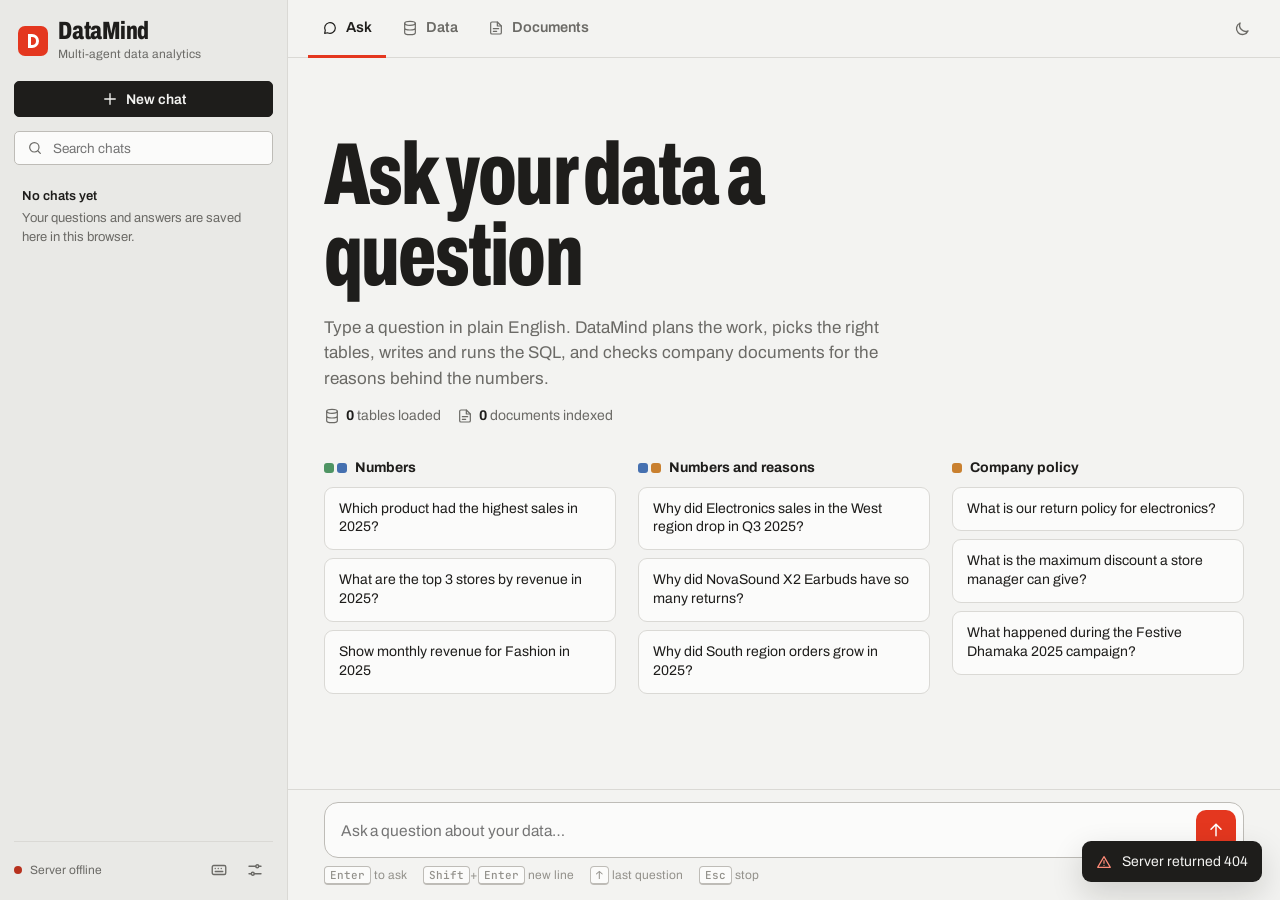
==== static/index.html @ ec141e9c "DataMind: Supervisor, Data, SQL, RAG agents with web UI" ====
<!DOCTYPE html>
<html lang="en">
<head>
<meta charset="utf-8">
<meta name="viewport" content="width=device-width, initial-scale=1, viewport-fit=cover">
<meta name="color-scheme" content="light dark">
<title>DataMind</title>
<link rel="icon" href="data:image/svg+xml,<svg xmlns='http://www.w3.org/2000/svg' viewBox='0 0 32 32'><rect width='32' height='32' rx='7' fill='%23E4371F'/><path d='M9 23V9h6a7 7 0 0 1 0 14z' fill='none' stroke='white' stroke-width='3'/></svg>">
<link rel="preconnect" href="https://fonts.googleapis.com">
<link rel="preconnect" href="https://fonts.gstatic.com" crossorigin>
<link href="https://fonts.googleapis.com/css2?family=Archivo:wdth,wght@62..125,300..800&family=JetBrains+Mono:wght@400;500&display=swap" rel="stylesheet">
<link rel="stylesheet" href="/static/css/app.css">
<script>
  // apply saved theme before paint to avoid a flash
  try { const t = JSON.parse(localStorage.getItem("datamind.settings.v1") || "{}").theme;
        if (t === "light" || t === "dark") document.documentElement.dataset.theme = t; } catch {}
</script>
</head>
<body>
<div class="app" id="app">

  <!-- ============ sidebar: chats ============ -->
  <aside class="sidebar" id="sidebar" aria-label="Conversations">
    <div class="brand">
      <span class="logo" aria-hidden="true"></span>
      <div><strong>DataMind</strong><small>Multi-agent data analytics</small></div>
      <button class="icon-btn only-mobile" id="close-sidebar" type="button" aria-label="Close menu"></button>
    </div>

    <button class="btn primary block" id="new-chat" type="button"></button>

    <label class="field small">
      <span data-icon="search"></span>
      <input type="search" id="chat-search" placeholder="Search chats" aria-label="Search chats">
    </label>

    <nav class="chat-list" id="chat-list" aria-label="Chat history"></nav>

    <div class="sidebar-foot">
      <div class="status" id="status" role="status"><span class="dot"></span><span>Connecting…</span></div>
      <div class="foot-actions">
        <button class="icon-btn" id="open-shortcuts" type="button" aria-label="Keyboard shortcuts" title="Keyboard shortcuts (?)"></button>
        <button class="icon-btn" id="open-settings" type="button" aria-label="Settings" title="Settings"></button>
      </div>
    </div>
  </aside>
  <div class="scrim" id="scrim" hidden></div>

  <!-- ============ main ============ -->
  <div class="main">
    <header class="topbar">
      <button class="icon-btn only-mobile" id="open-sidebar" type="button" aria-label="Open menu"></button>
      <nav class="views" aria-label="Sections">
        <a href="#/chat" data-view="ask"><span data-icon="chat"></span>Ask</a>
        <a href="#/data" data-view="data"><span data-icon="database"></span>Data</a>
        <a href="#/docs" data-view="docs"><span data-icon="file"></span>Documents</a>
      </nav>
      <button class="icon-btn" id="theme-toggle" type="button" aria-label="Switch theme" title="Switch theme"></button>
    </header>

    <!-- Ask -->
    <section class="view" id="view-ask" aria-label="Ask">
      <div class="thread" id="thread"></div>
      <div class="composer">
        <form id="composer" autocomplete="off">
          <textarea id="question" rows="1" placeholder="Ask a question about your data…" aria-label="Your question"></textarea>
          <button class="send" id="send" type="submit" aria-label="Ask"></button>
        </form>
        <p class="composer-hint"><span><kbd>Enter</kbd> to ask</span><span><kbd>Shift</kbd>+<kbd>Enter</kbd> new line</span><span><kbd>↑</kbd> last question</span><span><kbd>Esc</kbd> stop</span></p>
      </div>
    </section>

    <!-- Data -->
    <section class="view" id="view-data" aria-label="Data" hidden>
      <div class="split">
        <div class="pane list-pane">
          <div class="pane-head"><h2>Tables</h2><span class="count" id="table-count"></span></div>
          <label class="field small"><span data-icon="search"></span>
            <input type="search" id="table-filter" placeholder="Filter tables" aria-label="Filter tables"></label>
          <ul class="cards" id="table-cards"></ul>
          <div class="drop" data-kind="dataset" tabindex="0" role="button" aria-label="Upload a dataset">
            <span data-icon="upload"></span>
            <strong>Add a dataset</strong>
            <small>Drop a CSV, JSON, Parquet or Excel file, or click to browse</small>
            <input type="file" accept=".csv,.json,.parquet,.xlsx,.xls" hidden>
          </div>
        </div>
        <div class="pane detail-pane" id="table-detail"></div>
      </div>
    </section>

    <!-- Documents -->
    <section class="view" id="view-docs" aria-label="Documents" hidden>
      <div class="split docs">
        <div class="pane detail-pane">
          <div class="pane-head"><h2>Search documents</h2></div>
          <p class="muted">Search company documents by meaning, the same way the RAG agent does.</p>
          <form id="doc-search" class="search-row">
            <label class="field"><span data-icon="search"></span>
              <input type="search" id="doc-query" placeholder="e.g. warehouse flood, return policy, festive campaign" aria-label="Search documents"></label>
            <button class="btn" type="submit">Search</button>
          </form>
          <div id="doc-results"></div>
        </div>
        <div class="pane list-pane">
          <div class="pane-head"><h2>Documents</h2><span class="count" id="doc-count"></span></div>
          <ul class="cards" id="doc-cards"></ul>
          <div class="drop" data-kind="document" tabindex="0" role="button" aria-label="Upload a document">
            <span data-icon="upload"></span>
            <strong>Add a document</strong>
            <small>Drop a PDF, TXT or Markdown file, or click to browse</small>
            <input type="file" accept=".pdf,.txt,.md" hidden>
          </div>
        </div>
      </div>
    </section>
  </div>
</div>

<!-- ============ dialogs ============ -->
<dialog id="settings" aria-labelledby="settings-title">
  <form method="dialog">
    <header><h2 id="settings-title">Settings</h2><button class="icon-btn" value="close" aria-label="Close"></button></header>
    <fieldset>
      <legend>Theme</legend>
      <div class="segmented" id="theme-choice">
        <label><input type="radio" name="theme" value="system"><span>System</span></label>
        <label><input type="radio" name="theme" value="light"><span>Light</span></label>
        <label><input type="radio" name="theme" value="dark"><span>Dark</span></label>
      </div>
    </fieldset>
    <label class="switch"><input type="checkbox" id="set-debug">
      <span><strong>Show agent details</strong><small>Include SQL attempts, retrieved passages and chosen tables with each answer.</small></span></label>
    <label class="switch"><input type="checkbox" id="set-chart">
      <span><strong>Chart results automatically</strong><small>Show a chart under the answer when the result can be plotted.</small></span></label>
    <div class="danger-zone">
      <div><strong>Clear all chats</strong><small>Removes every saved conversation from this browser.</small></div>
      <button class="btn danger" type="button" id="clear-chats">Clear chats</button>
    </div>
  </form>
</dialog>

<dialog id="shortcuts" aria-labelledby="shortcuts-title">
  <form method="dialog">
    <header><h2 id="shortcuts-title">Keyboard shortcuts</h2><button class="icon-btn" value="close" aria-label="Close"></button></header>
    <dl class="keys">
      <dt><kbd>/</kbd></dt><dd>Jump to the question box</dd>
      <dt><kbd>Ctrl</kbd>+<kbd>K</kbd></dt><dd>Start a new chat</dd>
      <dt><kbd>Enter</kbd></dt><dd>Ask the question</dd>
      <dt><kbd>Shift</kbd>+<kbd>Enter</kbd></dt><dd>New line in the question</dd>
      <dt><kbd>↑</kbd></dt><dd>Recall your last question (when the box is empty)</dd>
      <dt><kbd>Esc</kbd></dt><dd>Stop the agents, or close a dialog</dd>
      <dt><kbd>?</kbd></dt><dd>Show this list</dd>
    </dl>
  </form>
</dialog>

<dialog id="confirm" class="small">
  <form method="dialog">
    <h2></h2>
    <p></p>
    <div class="dialog-actions">
      <button class="btn" value="cancel">Cancel</button>
      <button class="btn danger" value="ok">Delete</button>
    </div>
  </form>
</dialog>

<div class="toasts" id="toasts" aria-live="polite"></div>

<script type="module" src="/static/js/app.js"></script>
</body>
</html>
---- static/css/app.css ----
/* ==========================================================================
   DataMind UI
   Palette and condensed type follow the project deck; agent colours follow
   the architecture slide (purple Supervisor, green Data, blue SQL, orange RAG).
   ========================================================================== */

:root {
  --bg: #F3F3F1;
  --surface: #FBFBFA;
  --sunken: #E9E9E6;
  --ink: #1E1D1B;
  --muted: #6B6A66;
  --faint: #93918B;
  --rule: #DAD9D5;
  --rule-strong: #BEBCB7;
  --signal: #E4371F;
  --signal-hover: #C92D17;
  --on-signal: #FFFFFF;
  --ok: #3E8A55;
  --ok-bg: #E3F0E6;
  --err: #B8321E;
  --err-bg: #FBE5E1;
  --hover: rgba(30, 29, 27, .05);

  --a-sup: #8A63B8;
  --a-data: #4E9463;
  --a-sql: #4570B0;
  --a-rag: #C9802F;
  --a-resp: #E4371F;

  --sans: "Archivo", "Arial Narrow", "Helvetica Neue", Arial, sans-serif;
  --mono: "JetBrains Mono", Consolas, "Courier New", monospace;
  --r-sm: 5px;
  --r-md: 9px;
  --r-lg: 14px;
  --shadow: 0 12px 32px rgba(20, 18, 15, .16);
  --sidebar: 288px;
}

:root[data-theme="dark"] {
  --bg: #171615; --surface: #21201E; --sunken: #1C1B19; --ink: #ECEBE7; --muted: #A4A29C;
  --faint: #7D7B75; --rule: #34322F; --rule-strong: #4A4843; --signal: #F0513A; --signal-hover: #FF6A54;
  --ok: #6FC08A; --ok-bg: #1F3327; --err: #FF8B78; --err-bg: #3B221D; --hover: rgba(255,255,255,.05);
  --a-sup: #A884D6; --a-data: #6DB684; --a-sql: #6F97D6; --a-rag: #E0A057;
  --shadow: 0 12px 32px rgba(0,0,0,.5);
}
@media (prefers-color-scheme: dark) {
  :root:not([data-theme="light"]) {
    --bg: #171615; --surface: #21201E; --sunken: #1C1B19; --ink: #ECEBE7; --muted: #A4A29C;
    --faint: #7D7B75; --rule: #34322F; --rule-strong: #4A4843; --signal: #F0513A; --signal-hover: #FF6A54;
    --ok: #6FC08A; --ok-bg: #1F3327; --err: #FF8B78; --err-bg: #3B221D; --hover: rgba(255,255,255,.05);
    --a-sup: #A884D6; --a-data: #6DB684; --a-sql: #6F97D6; --a-rag: #E0A057;
    --shadow: 0 12px 32px rgba(0,0,0,.5);
  }
}

/* ------------------------------------------------------------------ base */
*, *::before, *::after { box-sizing: border-box; }
html, body { height: 100%; margin: 0; }
body {
  background: var(--bg); color: var(--ink);
  font: 15px/1.5 var(--sans);
  -webkit-font-smoothing: antialiased;
}
button, input, textarea, select { font: inherit; color: inherit; }
button { cursor: pointer; }
a { color: inherit; }
h1, h2, h3 { margin: 0; line-height: 1.15; }
p { margin: 0; }
kbd {
  font: 500 11px var(--mono); padding: 1px 5px; border: 1px solid var(--rule-strong);
  border-bottom-width: 2px; border-radius: 4px; background: var(--surface);
}
:focus-visible { outline: 2px solid var(--signal); outline-offset: 2px; }
.muted { color: var(--muted); }
.ic { flex: none; display: block; }
[hidden] { display: none !important; }

/* ------------------------------------------------------------ app shell */
.app { display: grid; grid-template-columns: var(--sidebar) 1fr; height: 100vh; height: 100dvh; }
.main { display: flex; flex-direction: column; min-width: 0; min-height: 0; }
.view { flex: 1; min-height: 0; display: flex; flex-direction: column; }

/* ------------------------------------------------------------ controls */
.btn {
  display: inline-flex; align-items: center; justify-content: center; gap: 7px;
  height: 36px; padding: 0 14px; border-radius: var(--r-sm);
  border: 1px solid var(--rule-strong); background: var(--surface);
  font-size: 14px; font-weight: 600; white-space: nowrap;
}
.btn:hover { border-color: var(--ink); }
.btn.primary { background: var(--ink); color: var(--bg); border-color: var(--ink); }
.btn.primary:hover { background: var(--signal); border-color: var(--signal); color: var(--on-signal); }
.btn.danger { color: var(--err); border-color: color-mix(in srgb, var(--err) 45%, transparent); }
.btn.danger:hover { background: var(--err); color: #fff; border-color: var(--err); }
.btn.ghost { border-color: transparent; background: none; color: var(--muted); padding: 0 10px; }
.btn.ghost:hover { color: var(--ink); background: var(--hover); }
.btn.sm { height: 30px; font-size: 13px; padding: 0 10px; }
.btn.block { width: 100%; }
.btn:disabled { opacity: .5; cursor: not-allowed; }

.icon-btn {
  display: inline-grid; place-items: center; width: 36px; height: 36px; flex: none;
  border: none; background: none; border-radius: var(--r-sm); color: var(--muted);
}
.icon-btn:hover { background: var(--hover); color: var(--ink); }

.field {
  display: flex; align-items: center; gap: 8px; height: 40px; padding: 0 12px;
  background: var(--surface); border: 1px solid var(--rule-strong); border-radius: var(--r-sm);
  color: var(--muted); flex: 1;
}
.field:focus-within { border-color: var(--ink); }
.field input { border: none; background: none; outline: none; flex: 1; min-width: 0; color: var(--ink); height: 100%; }
.field.small { height: 34px; font-size: 13.5px; flex: none; }

/* --------------------------------------------------------------- sidebar */
.sidebar {
  background: var(--sunken); border-right: 1px solid var(--rule);
  display: flex; flex-direction: column; gap: 14px; padding: 18px 14px 12px; min-height: 0;
}
.brand { display: flex; align-items: center; gap: 10px; padding: 0 4px 4px; }
.brand .logo {
  width: 30px; height: 30px; border-radius: 7px; background: var(--signal); flex: none;
  -webkit-mask: none; position: relative;
}
.brand .logo::after {
  content: ""; position: absolute; inset: 8px 9px 8px 10px; border: 3px solid #fff;
  border-left-width: 3px; border-radius: 0 8px 8px 0;
}
.brand strong { display: block; font-stretch: 72%; font-weight: 800; font-size: 25px; line-height: 1; letter-spacing: -.01em; }
.brand small { display: block; color: var(--muted); font-size: 12px; margin-top: 2px; }
.brand .icon-btn { margin-left: auto; }

.chat-list { flex: 1; overflow-y: auto; margin: 0 -6px; padding: 0 6px; }
.chat-group { font-size: 12px; font-weight: 700; color: var(--faint); margin: 14px 8px 4px; }
.chat-group:first-child { margin-top: 2px; }
.chat-item { position: relative; display: flex; align-items: center; border-radius: var(--r-sm); }
.chat-item > a {
  flex: 1; min-width: 0; padding: 8px 10px; text-decoration: none; font-size: 14px;
  white-space: nowrap; overflow: hidden; text-overflow: ellipsis; border-radius: var(--r-sm);
}
.chat-item:hover { background: var(--hover); }
.chat-item.active { background: var(--surface); box-shadow: inset 3px 0 0 var(--signal); }
.chat-item .row-actions { display: none; padding-right: 4px; }
.chat-item:hover .row-actions, .chat-item.active .row-actions, .chat-item:focus-within .row-actions { display: flex; }
.chat-item .row-actions button { width: 28px; height: 28px; }
.chat-item input {
  flex: 1; margin: 3px 4px; height: 32px; padding: 0 8px; border: 1px solid var(--ink);
  border-radius: var(--r-sm); background: var(--surface); outline: none; min-width: 0;
}
.chat-empty { color: var(--muted); font-size: 13px; padding: 8px; }
.chat-empty strong { display: block; color: var(--ink); font-weight: 600; margin-bottom: 2px; }

.sidebar-foot { display: flex; align-items: center; justify-content: space-between; gap: 8px;
  border-top: 1px solid var(--rule); padding-top: 10px; }
.status { display: flex; align-items: center; gap: 8px; font-size: 12px; color: var(--muted); min-width: 0; }
.status span:last-child { overflow: hidden; text-overflow: ellipsis; white-space: nowrap; }
.dot { width: 8px; height: 8px; border-radius: 50%; background: var(--faint); flex: none; }
.dot.on { background: var(--ok); box-shadow: 0 0 0 3px color-mix(in srgb, var(--ok) 22%, transparent); }
.dot.off { background: var(--err); }
.foot-actions { display: flex; }

/* ---------------------------------------------------------------- topbar */
.topbar {
  display: flex; align-items: center; gap: 8px; height: 58px; padding: 0 20px;
  border-bottom: 1px solid var(--rule); flex: none;
}
.views { display: flex; gap: 2px; margin-right: auto; height: 100%; }
.views a {
  display: flex; align-items: center; gap: 8px; padding: 0 14px; text-decoration: none;
  font-weight: 600; font-size: 14.5px; color: var(--muted); border-bottom: 3px solid transparent;
  margin-bottom: -1px;
}
.views a:hover { color: var(--ink); }
.views a[aria-current="page"] { color: var(--ink); border-bottom-color: var(--signal); }

/* ------------------------------------------------------------------ thread */
.thread { flex: 1; overflow-y: auto; padding: 32px 28px 40px; scroll-behavior: smooth; }
.thread > * { max-width: 920px; margin-left: auto; margin-right: auto; }

.chat-head { display: flex; align-items: center; gap: 8px; padding-bottom: 14px; margin-bottom: 8px;
  border-bottom: 1px solid var(--rule); }
.chat-head h1 { font-size: 15px; font-weight: 600; color: var(--muted); flex: 1; min-width: 0;
  white-space: nowrap; overflow: hidden; text-overflow: ellipsis; }

/* welcome */
.welcome { padding-top: clamp(8px, 5vh, 56px); }
.welcome h1 {
  font-stretch: 66%; font-weight: 800; font-size: clamp(46px, 7vw, 88px); line-height: .92;
  letter-spacing: -.02em; max-width: 13ch;
}
.welcome .lede { color: var(--muted); font-size: 17px; max-width: 56ch; margin: 18px 0 14px; }
.ready { display: flex; flex-wrap: wrap; gap: 8px 16px; font-size: 14px; margin-bottom: 34px; }
.ready a { display: inline-flex; align-items: center; gap: 6px; text-decoration: none; color: var(--muted); }
.ready a:hover { color: var(--ink); }
.ready a b { color: var(--ink); font-weight: 700; }
.examples { display: grid; grid-template-columns: repeat(3, minmax(0, 1fr)); gap: 22px; }
.examples h2 { font-size: 14px; font-weight: 700; display: flex; align-items: center; gap: 8px; margin-bottom: 10px; }
.swatches { display: inline-flex; gap: 3px; }
.swatches i { width: 10px; height: 10px; border-radius: 3px; background: var(--c); }
.examples button {
  display: block; width: 100%; text-align: left; background: var(--surface);
  border: 1px solid var(--rule); border-radius: var(--r-md); padding: 12px 14px;
  margin-bottom: 8px; font-size: 14px; line-height: 1.35;
}
.examples button:hover { border-color: var(--ink); }

/* message */
.msg { padding: 26px 0 30px; border-bottom: 1px solid var(--rule); }
.msg:last-child { border-bottom: none; }
.msg-q { display: flex; align-items: baseline; gap: 14px; margin-bottom: 14px; }
.msg-q h2 { font-stretch: 85%; font-weight: 700; font-size: 23px; line-height: 1.22; flex: 1; letter-spacing: -.005em; }
.msg-q time { color: var(--faint); font-size: 12.5px; white-space: nowrap; }

/* agent pipeline */
.pipe { list-style: none; margin: 0 0 18px; padding: 0; display: grid; grid-template-columns: repeat(5, minmax(0, 1fr)); gap: 3px; }
.node { padding: 9px 11px 9px; border-top: 4px solid var(--rule); color: var(--faint); min-width: 0;
  transition: background-color .3s, border-color .3s, color .3s; }
.node-name { display: block; font-stretch: 78%; font-weight: 700; font-size: 15.5px; overflow: hidden; text-overflow: ellipsis; white-space: nowrap; }
.node-detail { display: block; font-size: 12px; line-height: 1.3; overflow: hidden; text-overflow: ellipsis; white-space: nowrap; }
.node.done { color: var(--ink); border-top-color: var(--c); background: color-mix(in srgb, var(--c) 10%, transparent); }
.node.done .node-detail { color: var(--muted); }
.node.active { color: var(--ink); border-top-color: var(--c); animation: breathe 1.3s ease-in-out infinite; }
.node.failed { color: var(--ink); border-top-color: var(--err); background: var(--err-bg); }
.node.skipped .node-name { text-decoration: line-through; text-decoration-color: var(--rule-strong); }
@keyframes breathe { 0%, 100% { background: color-mix(in srgb, var(--c) 4%, transparent); }
                     50% { background: color-mix(in srgb, var(--c) 20%, transparent); } }

.working { display: flex; align-items: center; gap: 12px; color: var(--muted); font-size: 14px; }
.working .elapsed { font-variant-numeric: tabular-nums; color: var(--ink); font-weight: 600; }

/* answer tabs */
.tabs { display: flex; gap: 2px; border-bottom: 1px solid var(--rule); overflow-x: auto; scrollbar-width: none; margin-bottom: 18px; }
.tabs::-webkit-scrollbar { display: none; }
.tabs button {
  display: inline-flex; align-items: center; gap: 7px; background: none; border: none;
  padding: 9px 12px; font-size: 14px; font-weight: 600; color: var(--muted);
  border-bottom: 2px solid transparent; margin-bottom: -1px; white-space: nowrap;
}
.tabs button:hover { color: var(--ink); }
.tabs button[aria-selected="true"] { color: var(--ink); border-bottom-color: var(--ink); }
.tabs .badge { font-size: 11.5px; font-weight: 600; background: var(--sunken); border-radius: 999px; padding: 0 7px; color: var(--muted); }

.answer-text { font-size: 17px; line-height: 1.62; max-width: 70ch; white-space: pre-wrap; }
.cite-row { display: flex; flex-wrap: wrap; align-items: center; gap: 6px; margin-top: 14px; font-size: 13px; color: var(--muted); }
.chip {
  display: inline-flex; align-items: center; gap: 6px; padding: 3px 10px; border-radius: 999px;
  border: 1px solid var(--rule-strong); background: var(--surface); font-size: 12.5px; color: var(--ink);
}
button.chip:hover { border-color: var(--ink); }
.chip.rag { border-color: color-mix(in srgb, var(--a-rag) 55%, transparent); }

.panel-title { display: flex; align-items: center; justify-content: space-between; gap: 12px; flex-wrap: wrap; margin: 24px 0 10px; }
.panel-title h3 { font-size: 14px; font-weight: 700; }
.panel-title h3 small { font-weight: 400; color: var(--muted); margin-left: 6px; }

.segmented { display: inline-flex; border: 1px solid var(--rule-strong); border-radius: var(--r-sm); padding: 2px; background: var(--surface); }
.segmented button, .segmented label span {
  display: block; border: none; background: none; border-radius: 3px; padding: 4px 12px;
  font-size: 13px; font-weight: 600; color: var(--muted); cursor: pointer;
}
.segmented label { position: relative; }
.segmented input { position: absolute; opacity: 0; inset: 0; cursor: pointer; }
.segmented button[aria-pressed="true"], .segmented input:checked + span { background: var(--ink); color: var(--bg); }
.segmented input:focus-visible + span { outline: 2px solid var(--signal); }

.actions { display: flex; flex-wrap: wrap; align-items: center; gap: 4px; margin-top: 22px; }
.actions .meta { margin-left: auto; color: var(--faint); font-size: 12.5px; }

.alert { display: flex; gap: 12px; padding: 14px 16px; border-radius: var(--r-md); background: var(--err-bg); color: var(--ink); }
.alert .ic { color: var(--err); margin-top: 2px; }
.alert strong { display: block; margin-bottom: 2px; }
.alert p { color: var(--muted); font-size: 14px; word-break: break-word; }
.note { font-size: 13px; color: var(--muted); margin-top: 10px; }

/* chart */
.chart { background: var(--surface); border: 1px solid var(--rule); border-radius: var(--r-md); padding: 14px 14px 6px; }
.chart-box { position: relative; }
.chart svg { width: 100%; height: auto; display: block; overflow: visible; }
.chart .grid { stroke: var(--rule); stroke-width: 1; }
.chart .axis { stroke: var(--rule-strong); stroke-width: 1; }
.chart .tick { fill: var(--muted); font: 11px var(--sans); }
.chart .hit { fill: transparent; }
.chart .hit.on { fill: var(--hover); }
.chart .mark, .chart .dot { pointer-events: none; }
.chart .line { fill: none; stroke-width: 2.5; stroke-linejoin: round; stroke-linecap: round; pointer-events: none; }
.chart .dot { stroke: var(--surface); stroke-width: 2; }
.s0 { fill: var(--a-sql); stroke: var(--a-sql); background: var(--a-sql); }
.s1 { fill: var(--a-rag); stroke: var(--a-rag); background: var(--a-rag); }
.s2 { fill: var(--a-data); stroke: var(--a-data); background: var(--a-data); }
.s3 { fill: var(--a-sup); stroke: var(--a-sup); background: var(--a-sup); }
.chart path.line { fill: none; }
.legend { display: flex; flex-wrap: wrap; gap: 14px; font-size: 12.5px; margin-bottom: 8px; }
.legend span, .chart-tip span { display: inline-flex; align-items: center; gap: 6px; }
.legend i, .chart-tip i { width: 10px; height: 10px; border-radius: 2px; display: inline-block; }
.chart-tip {
  position: absolute; top: 4px; transform: translateX(-50%); pointer-events: none;
  background: var(--ink); color: var(--bg); padding: 7px 10px; border-radius: var(--r-sm);
  font-size: 12.5px; display: grid; gap: 2px; white-space: nowrap; box-shadow: var(--shadow); z-index: 2;
}

/* data table */
.dt-bar { display: flex; align-items: center; gap: 12px; margin-bottom: 8px; }
.dt-bar .field { max-width: 280px; }
.dt-count { font-size: 12.5px; color: var(--muted); }
.dt-scroll { overflow: auto; border: 1px solid var(--rule); border-radius: var(--r-md); background: var(--surface); width: fit-content; max-width: 100%; }
.dt table { border-collapse: collapse; font-size: 13.5px; font-variant-numeric: tabular-nums; min-width: 320px; }
.dt th, .dt td { padding: 8px 14px; border-bottom: 1px solid var(--rule); text-align: left; white-space: nowrap; }
.dt tbody tr:last-child td { border-bottom: none; }
.dt tbody tr:hover td { background: var(--hover); }
.dt th { position: sticky; top: 0; background: var(--sunken); z-index: 1; padding: 0; }
.dt th button {
  display: flex; align-items: center; gap: 6px; width: 100%; padding: 9px 14px; border: none; background: none;
  font-weight: 700; font-stretch: 88%; font-size: 13.5px; text-align: inherit;
}
.dt th.num button { justify-content: flex-end; }
.dt .num { text-align: right; }
.dt .sort::after { content: "↕"; color: var(--faint); font-size: 11px; }
.dt th[aria-sort="ascending"] .sort::after { content: "↑"; color: var(--ink); }
.dt th[aria-sort="descending"] .sort::after { content: "↓"; color: var(--ink); }
.dt-empty { color: var(--muted); text-align: center !important; padding: 20px !important; }

/* sql */
.code { position: relative; }
.code pre {
  margin: 0; padding: 16px 18px; background: var(--surface); border: 1px solid var(--rule);
  border-left: 3px solid var(--a-sql); border-radius: var(--r-md); overflow-x: auto;
  font: 13px/1.65 var(--mono); white-space: pre-wrap; word-break: break-word;
}
.code .copy { position: absolute; top: 8px; right: 8px; }
.t-kw { color: var(--a-sql); font-weight: 500; }
.t-fn { color: var(--a-sup); }
.t-str { color: var(--a-data); }
.t-num { color: var(--a-rag); }
.attempts { list-style: none; padding: 0; margin: 14px 0 0; display: grid; gap: 8px; }
.attempts li { font-size: 13px; padding: 8px 12px; border-radius: var(--r-sm); background: var(--err-bg); }
.attempts li.ok { background: var(--ok-bg); }
.attempts code { font-family: var(--mono); font-size: 12px; word-break: break-word; }

/* sources / passages */
.passages { display: grid; gap: 10px; }
.passage { padding: 12px 14px; background: var(--surface); border: 1px solid var(--rule); border-left: 3px solid var(--a-rag); border-radius: var(--r-md); }
.passage header { display: flex; justify-content: space-between; gap: 12px; font-size: 13px; margin-bottom: 6px; }
.passage header strong { font-weight: 600; word-break: break-word; }
.passage p { font-size: 14px; color: var(--muted); line-height: 1.55; }
.passage mark { background: color-mix(in srgb, var(--a-rag) 28%, transparent); color: var(--ink); border-radius: 2px; }
.score { display: inline-flex; align-items: center; gap: 6px; color: var(--muted); white-space: nowrap; font-variant-numeric: tabular-nums; }
.score i { width: 44px; height: 5px; border-radius: 3px; background: var(--rule); position: relative; overflow: hidden; }
.score i::after { content: ""; position: absolute; inset: 0 auto 0 0; width: var(--w); background: var(--a-rag); }

/* agents tab */
.steps { list-style: none; counter-reset: step; padding: 0; margin: 0; display: grid; gap: 2px; }
.steps li { counter-increment: step; display: grid; grid-template-columns: 26px 1fr; gap: 10px; padding: 9px 0; border-bottom: 1px solid var(--rule); font-size: 14px; }
.steps li::before { content: counter(step); width: 22px; height: 22px; border-radius: 50%; display: grid; place-items: center;
  font-size: 11.5px; font-weight: 700; color: #fff; background: var(--c, var(--faint)); }
.steps b { font-weight: 700; }
.kv { display: grid; grid-template-columns: 140px 1fr; gap: 6px 14px; font-size: 14px; margin: 0; }
.kv dt { color: var(--muted); }
.kv dd { margin: 0; }

/* -------------------------------------------------------------- composer */
.composer { flex: none; padding: 12px 28px 16px; border-top: 1px solid var(--rule); background: var(--bg); }
.composer form {
  max-width: 920px; margin: 0 auto; display: flex; align-items: flex-end; gap: 8px;
  background: var(--surface); border: 1px solid var(--rule-strong); border-radius: var(--r-lg); padding: 7px 7px 7px 16px;
}
.composer form:focus-within { border-color: var(--ink); }
.composer textarea {
  flex: 1; border: none; outline: none; resize: none; background: none; padding: 8px 0;
  min-height: 24px; max-height: 200px; line-height: 1.5; font-size: 15.5px;
}
.send {
  width: 40px; height: 40px; flex: none; border: none; border-radius: 10px;
  background: var(--signal); color: var(--on-signal); display: grid; place-items: center;
}
.send:hover { background: var(--signal-hover); }
.send.stop { background: var(--ink); color: var(--bg); }
.composer-hint { max-width: 920px; margin: 8px auto 0; display: flex; gap: 16px; flex-wrap: wrap; font-size: 12px; color: var(--faint); }

/* ---------------------------------------------------------- data & docs */
.split { flex: 1; min-height: 0; display: grid; grid-template-columns: 320px 1fr; }
.split.docs { grid-template-columns: 1fr 340px; }
.pane { overflow-y: auto; padding: 24px; min-height: 0; }
.list-pane { background: var(--sunken); display: flex; flex-direction: column; gap: 12px; }
.split .list-pane { border-right: 1px solid var(--rule); }
.split.docs .list-pane { border-right: none; border-left: 1px solid var(--rule); }
.detail-pane { padding: 28px 32px 40px; }
.detail-pane > * { max-width: 1000px; }
.pane-head { display: flex; align-items: baseline; gap: 10px; }
.pane-head h2 { font-stretch: 75%; font-weight: 800; font-size: 26px; letter-spacing: -.01em; }
.count { color: var(--muted); font-size: 13px; }
.pane-head + .muted { margin-top: 6px; }

.cards { list-style: none; margin: 0; padding: 0; display: grid; gap: 6px; }
.card {
  display: block; width: 100%; text-align: left; padding: 11px 13px; background: var(--surface);
  border: 1px solid var(--rule); border-radius: var(--r-md); text-decoration: none;
}
a.card:hover { border-color: var(--rule-strong); }
.card[aria-current="true"] { border-color: var(--ink); box-shadow: inset 3px 0 0 var(--a-data); }
.card-top { display: flex; align-items: center; gap: 8px; }
.card-top strong { font-size: 14.5px; font-weight: 600; flex: 1; min-width: 0; overflow: hidden; text-overflow: ellipsis; white-space: nowrap; }
.card small { display: block; color: var(--muted); font-size: 12.5px; margin-top: 2px; }
.tag { font-size: 11px; font-weight: 700; padding: 1px 7px; border-radius: 999px; background: var(--ok-bg); color: var(--ok); }
.doc-card { display: flex; align-items: center; gap: 10px; }
.doc-card > div { flex: 1; min-width: 0; }
.doc-card strong { display: block; font-size: 14px; font-weight: 600; word-break: break-word; }

.drop {
  border: 1.5px dashed var(--rule-strong); border-radius: var(--r-md); padding: 18px 14px;
  display: grid; justify-items: center; gap: 4px; text-align: center; cursor: pointer; color: var(--muted);
  background: var(--surface); margin-top: 4px;
}
.drop strong { color: var(--ink); font-size: 14px; }
.drop small { font-size: 12.5px; }
.drop:hover, .drop.over { border-color: var(--signal); color: var(--signal); }
.drop.busy { pointer-events: none; opacity: .7; }

.detail-head { display: flex; align-items: flex-start; gap: 16px; flex-wrap: wrap; margin-bottom: 20px; }
.detail-head > div:first-child { flex: 1; min-width: 220px; }
.detail-head h2 { font-stretch: 72%; font-weight: 800; font-size: clamp(30px, 4vw, 44px); letter-spacing: -.015em; word-break: break-word; }
.detail-head p { color: var(--muted); margin-top: 6px; font-size: 14px; }
.detail-head .btns { display: flex; gap: 8px; flex-wrap: wrap; }

.col-list { width: 100%; border-collapse: collapse; font-size: 14px; }
.col-list th { text-align: left; font-size: 12.5px; color: var(--muted); font-weight: 600; padding: 0 12px 8px 0; border-bottom: 1px solid var(--rule-strong); }
.col-list td { padding: 10px 12px 10px 0; border-bottom: 1px solid var(--rule); vertical-align: top; }
.col-list td:first-child { font-weight: 600; white-space: nowrap; }
.type { font: 12px var(--mono); color: var(--muted); white-space: nowrap; }
.vals { display: flex; flex-wrap: wrap; gap: 4px; }
.vals .chip { font-size: 12px; padding: 1px 8px; }

.empty-state { max-width: 460px; margin: 10vh auto 0; text-align: center; color: var(--muted); }
.empty-state .ic { margin: 0 auto 12px; color: var(--faint); }
.empty-state h3 { color: var(--ink); font-size: 18px; margin-bottom: 6px; }

.search-row { display: flex; gap: 8px; margin: 16px 0 24px; }
.search-row .btn { height: 40px; }
.results-head { font-size: 13px; color: var(--muted); margin-bottom: 10px; }

.skeleton { background: linear-gradient(90deg, var(--rule) 25%, var(--sunken) 50%, var(--rule) 75%);
  background-size: 200% 100%; animation: shimmer 1.2s linear infinite; border-radius: var(--r-sm); height: 14px; margin: 8px 0; }
@keyframes shimmer { to { background-position: -200% 0; } }

/* ---------------------------------------------------------------- dialogs */
dialog {
  border: 1px solid var(--rule); border-radius: var(--r-lg); padding: 0; background: var(--surface); color: var(--ink);
  width: min(520px, calc(100vw - 32px)); box-shadow: var(--shadow);
}
dialog::backdrop { background: rgba(10, 9, 8, .45); }
dialog form { padding: 20px 22px 22px; display: grid; gap: 18px; }
dialog header { display: flex; align-items: center; justify-content: space-between; }
dialog h2 { font-stretch: 78%; font-weight: 800; font-size: 24px; }
dialog.small { width: min(400px, calc(100vw - 32px)); }
dialog.small p { color: var(--muted); }
.dialog-actions { display: flex; justify-content: flex-end; gap: 8px; }
fieldset { border: none; padding: 0; margin: 0; display: grid; gap: 8px; }
legend { font-weight: 600; font-size: 14px; padding: 0; margin-bottom: 8px; }
.switch { display: flex; gap: 12px; align-items: flex-start; cursor: pointer; }
.switch input { appearance: none; width: 38px; height: 22px; border-radius: 999px; background: var(--rule-strong); position: relative; flex: none; margin: 2px 0 0; cursor: pointer; transition: background .2s; }
.switch input::after { content: ""; position: absolute; top: 3px; left: 3px; width: 16px; height: 16px; border-radius: 50%; background: #fff; transition: transform .2s; }
.switch input:checked { background: var(--ok); }
.switch input:checked::after { transform: translateX(16px); }
.switch strong { display: block; font-size: 14.5px; font-weight: 600; }
.switch small { color: var(--muted); font-size: 13px; }
.danger-zone { display: flex; justify-content: space-between; align-items: center; gap: 12px; padding-top: 16px; border-top: 1px solid var(--rule); }
.danger-zone strong { display: block; font-size: 14.5px; font-weight: 600; }
.danger-zone small { color: var(--muted); font-size: 13px; }
.keys { display: grid; grid-template-columns: auto 1fr; gap: 10px 18px; margin: 0; font-size: 14px; align-items: center; }
.keys dt { white-space: nowrap; }
.keys dd { margin: 0; color: var(--muted); }

/* ----------------------------------------------------------------- toasts */
.toasts { position: fixed; right: 18px; bottom: 18px; display: grid; gap: 8px; z-index: 50; }
.toast {
  display: flex; align-items: center; gap: 10px; padding: 10px 14px; border-radius: var(--r-md);
  background: var(--ink); color: var(--bg); font-size: 14px; box-shadow: var(--shadow);
  max-width: min(420px, calc(100vw - 36px)); animation: toast-in .2s ease-out;
}
.toast.err .ic { color: #FF8B78; }
.toast.ok .ic { color: #7FD199; }
.toast.out { opacity: 0; transform: translateY(6px); transition: .25s; }
@keyframes toast-in { from { opacity: 0; transform: translateY(8px); } }

.scrim { display: none; }
.only-mobile { display: none !important; }

/* ------------------------------------------------------------- responsive */
@media (max-width: 1100px) {
  .examples { grid-template-columns: 1fr 1fr; }
  .split, .split.docs { grid-template-columns: 1fr; overflow-y: auto; }
  .split .list-pane, .split.docs .list-pane { border: none; border-bottom: 1px solid var(--rule); overflow: visible; }
  .split.docs .detail-pane { order: 2; }
  .pane { overflow: visible; }
  .split .cards { grid-template-columns: repeat(auto-fill, minmax(220px, 1fr)); }
}
@media (max-width: 820px) {
  .app { grid-template-columns: 1fr; }
  .sidebar {
    position: fixed; inset: 0 auto 0 0; width: min(310px, 86vw); z-index: 40;
    transform: translateX(-102%); transition: transform .25s ease; box-shadow: var(--shadow);
    padding-top: max(18px, env(safe-area-inset-top));
  }
  .app.nav-open .sidebar { transform: none; }
  .app.nav-open .scrim { display: block; position: fixed; inset: 0; background: rgba(10, 9, 8, .4); z-index: 39; }
  .only-mobile { display: inline-grid !important; }
  .topbar { padding: 0 8px; height: 54px; padding-top: env(safe-area-inset-top); }
  .views a { padding: 0 10px; font-size: 14px; }
  .views a .ic { display: none; }
  .thread { padding: 20px 16px 28px; }
  .composer { padding: 10px 12px max(12px, env(safe-area-inset-bottom)); }
  .composer-hint { display: none; }
  .examples { grid-template-columns: 1fr; }
  .msg-q h2 { font-size: 20px; }
  .msg-q time { display: none; }
  .pipe { gap: 2px; }
  .node { padding: 7px 6px; }
  .node-name { font-size: 12.5px; }
  .chart { padding: 10px 8px 4px; }
  .node-detail { display: none; }
  .answer-text { font-size: 16px; }
  .pane, .detail-pane { padding: 18px 16px; }
  .kv { grid-template-columns: 1fr; gap: 2px; }
  .kv dd { margin-bottom: 8px; }
  .actions .meta { width: 100%; margin: 6px 0 0; }
}
@media (prefers-reduced-motion: reduce) {
  *, *::before, *::after { animation: none !important; transition: none !important; scroll-behavior: auto !important; }
}
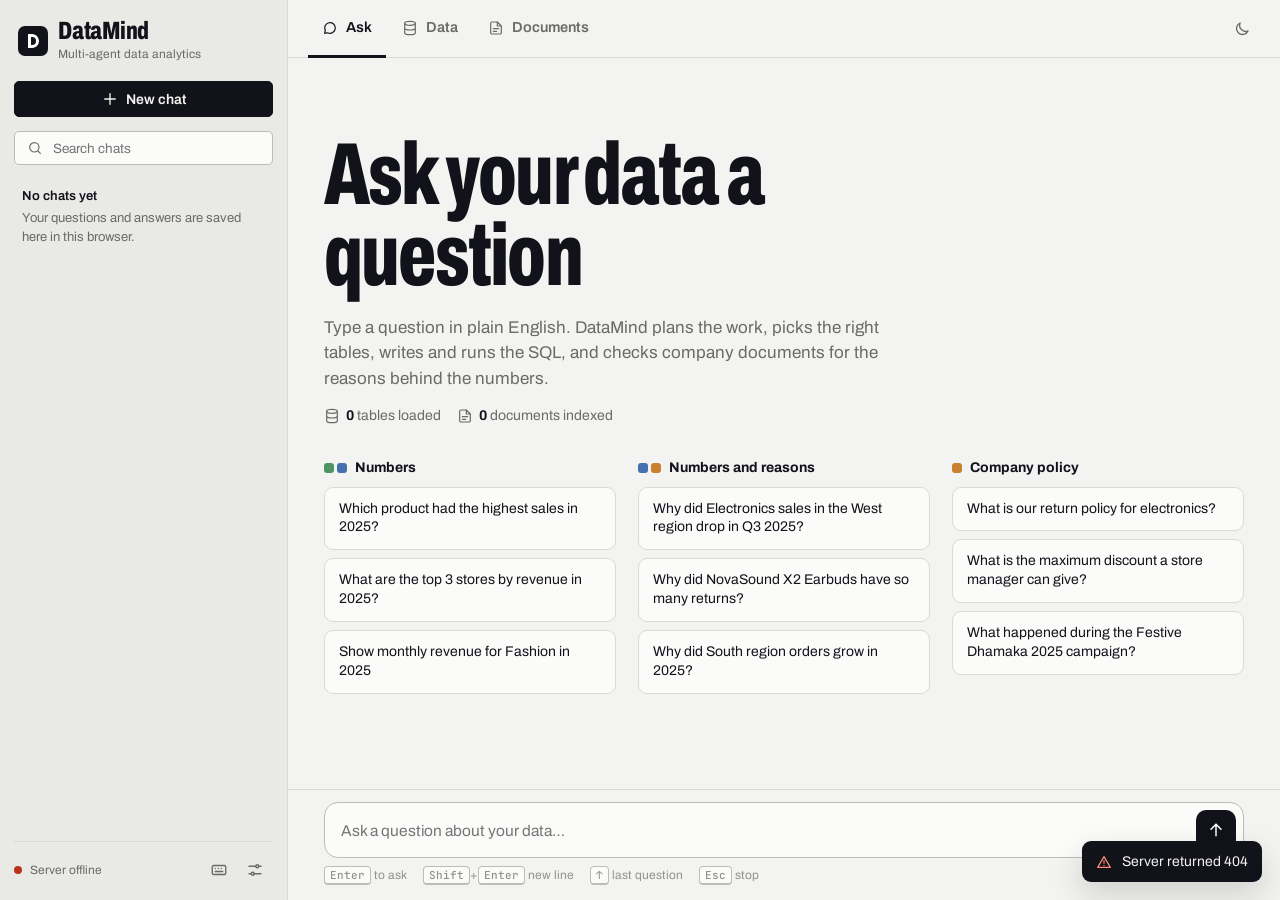
==== commit 58c05569: "Add landing page, company sign-in and theme switch" ====
--- a/static/index.html
+++ b/static/index.html
@@ -5,11 +5,21 @@
 <meta name="viewport" content="width=device-width, initial-scale=1, viewport-fit=cover">
 <meta name="color-scheme" content="light dark">
 <title>DataMind</title>
-<link rel="icon" href="data:image/svg+xml,<svg xmlns='http://www.w3.org/2000/svg' viewBox='0 0 32 32'><rect width='32' height='32' rx='7' fill='%23E4371F'/><path d='M9 23V9h6a7 7 0 0 1 0 14z' fill='none' stroke='white' stroke-width='3'/></svg>">
+<link rel="icon" href="data:image/svg+xml,<svg xmlns='http://www.w3.org/2000/svg' viewBox='0 0 32 32'><rect width='32' height='32' rx='7' fill='%2312131A'/><path d='M9 23V9h6a7 7 0 0 1 0 14z' fill='none' stroke='white' stroke-width='3'/></svg>">
 <link rel="preconnect" href="https://fonts.googleapis.com">
 <link rel="preconnect" href="https://fonts.gstatic.com" crossorigin>
 <link href="https://fonts.googleapis.com/css2?family=Archivo:wdth,wght@62..125,300..800&family=JetBrains+Mono:wght@400;500&display=swap" rel="stylesheet">
 <link rel="stylesheet" href="/static/css/app.css">
+<style>
+  /* signed-in account block in the sidebar */
+  .account { display: flex; align-items: center; gap: 10px; padding: 10px 4px 0; border-top: 1px solid var(--rule); }
+  .account .avatar { width: 32px; height: 32px; border-radius: 50%; display: grid; place-items: center; flex: none;
+    background: var(--ink); color: var(--bg); font-weight: 700; font-size: 13px; }
+  .account div { min-width: 0; flex: 1; }
+  .account strong { display: block; font-size: 13.5px; white-space: nowrap; overflow: hidden; text-overflow: ellipsis; }
+  .account small { display: block; font-size: 12px; color: var(--muted); white-space: nowrap; overflow: hidden; text-overflow: ellipsis; }
+  .brand > a { display: flex; flex: none; }
+</style>
 <script>
   // apply saved theme before paint to avoid a flash
   try { const t = JSON.parse(localStorage.getItem("datamind.settings.v1") || "{}").theme;
@@ -22,7 +32,7 @@
   <!-- ============ sidebar: chats ============ -->
   <aside class="sidebar" id="sidebar" aria-label="Conversations">
     <div class="brand">
-      <span class="logo" aria-hidden="true"></span>
+      <a href="/" aria-label="DataMind home page"><span class="logo" aria-hidden="true"></span></a>
       <div><strong>DataMind</strong><small>Multi-agent data analytics</small></div>
       <button class="icon-btn only-mobile" id="close-sidebar" type="button" aria-label="Close menu"></button>
     </div>
@@ -35,6 +45,12 @@
     </label>
 
     <nav class="chat-list" id="chat-list" aria-label="Chat history"></nav>
+
+    <div class="account" id="account" hidden>
+      <span class="avatar" id="account-initial" aria-hidden="true"></span>
+      <div><strong id="account-company"></strong><small id="account-user"></small></div>
+      <button class="icon-btn" id="sign-out" type="button" aria-label="Sign out" title="Sign out"></button>
+    </div>
 
     <div class="sidebar-foot">
       <div class="status" id="status" role="status"><span class="dot"></span><span>Connecting…</span></div>
--- a/static/css/app.css
+++ b/static/css/app.css
@@ -8,13 +8,13 @@
   --bg: #F3F3F1;
   --surface: #FBFBFA;
   --sunken: #E9E9E6;
-  --ink: #1E1D1B;
+  --ink: #12131A;
   --muted: #6B6A66;
   --faint: #93918B;
   --rule: #DAD9D5;
   --rule-strong: #BEBCB7;
-  --signal: #E4371F;
-  --signal-hover: #C92D17;
+  --signal: #12131A;          /* brand colour, same as the landing page */
+  --signal-hover: #2B2D3A;
   --on-signal: #FFFFFF;
   --ok: #3E8A55;
   --ok-bg: #E3F0E6;
@@ -38,16 +38,16 @@
 }
 
 :root[data-theme="dark"] {
-  --bg: #171615; --surface: #21201E; --sunken: #1C1B19; --ink: #ECEBE7; --muted: #A4A29C;
-  --faint: #7D7B75; --rule: #34322F; --rule-strong: #4A4843; --signal: #F0513A; --signal-hover: #FF6A54;
+  --bg: #12131A; --surface: #1E1F29; --sunken: #181921; --ink: #ECEDF1; --muted: #A3A5B0;
+  --faint: #7A7C88; --rule: #2A2C37; --rule-strong: #3D404D; --signal: #F1F1F4; --signal-hover: #FFFFFF; --on-signal: #12131A;
   --ok: #6FC08A; --ok-bg: #1F3327; --err: #FF8B78; --err-bg: #3B221D; --hover: rgba(255,255,255,.05);
   --a-sup: #A884D6; --a-data: #6DB684; --a-sql: #6F97D6; --a-rag: #E0A057;
   --shadow: 0 12px 32px rgba(0,0,0,.5);
 }
 @media (prefers-color-scheme: dark) {
   :root:not([data-theme="light"]) {
-    --bg: #171615; --surface: #21201E; --sunken: #1C1B19; --ink: #ECEBE7; --muted: #A4A29C;
-    --faint: #7D7B75; --rule: #34322F; --rule-strong: #4A4843; --signal: #F0513A; --signal-hover: #FF6A54;
+    --bg: #12131A; --surface: #1E1F29; --sunken: #181921; --ink: #ECEDF1; --muted: #A3A5B0;
+    --faint: #7A7C88; --rule: #2A2C37; --rule-strong: #3D404D; --signal: #F1F1F4; --signal-hover: #FFFFFF; --on-signal: #12131A;
     --ok: #6FC08A; --ok-bg: #1F3327; --err: #FF8B78; --err-bg: #3B221D; --hover: rgba(255,255,255,.05);
     --a-sup: #A884D6; --a-data: #6DB684; --a-sql: #6F97D6; --a-rag: #E0A057;
     --shadow: 0 12px 32px rgba(0,0,0,.5);
@@ -90,7 +90,7 @@
 }
 .btn:hover { border-color: var(--ink); }
 .btn.primary { background: var(--ink); color: var(--bg); border-color: var(--ink); }
-.btn.primary:hover { background: var(--signal); border-color: var(--signal); color: var(--on-signal); }
+.btn.primary:hover { background: var(--signal-hover); border-color: var(--signal-hover); color: var(--on-signal); }
 .btn.danger { color: var(--err); border-color: color-mix(in srgb, var(--err) 45%, transparent); }
 .btn.danger:hover { background: var(--err); color: #fff; border-color: var(--err); }
 .btn.ghost { border-color: transparent; background: none; color: var(--muted); padding: 0 10px; }
@@ -125,7 +125,7 @@
   -webkit-mask: none; position: relative;
 }
 .brand .logo::after {
-  content: ""; position: absolute; inset: 8px 9px 8px 10px; border: 3px solid #fff;
+  content: ""; position: absolute; inset: 8px 9px 8px 10px; border: 3px solid var(--on-signal);
   border-left-width: 3px; border-radius: 0 8px 8px 0;
 }
 .brand strong { display: block; font-stretch: 72%; font-weight: 800; font-size: 25px; line-height: 1; letter-spacing: -.01em; }
